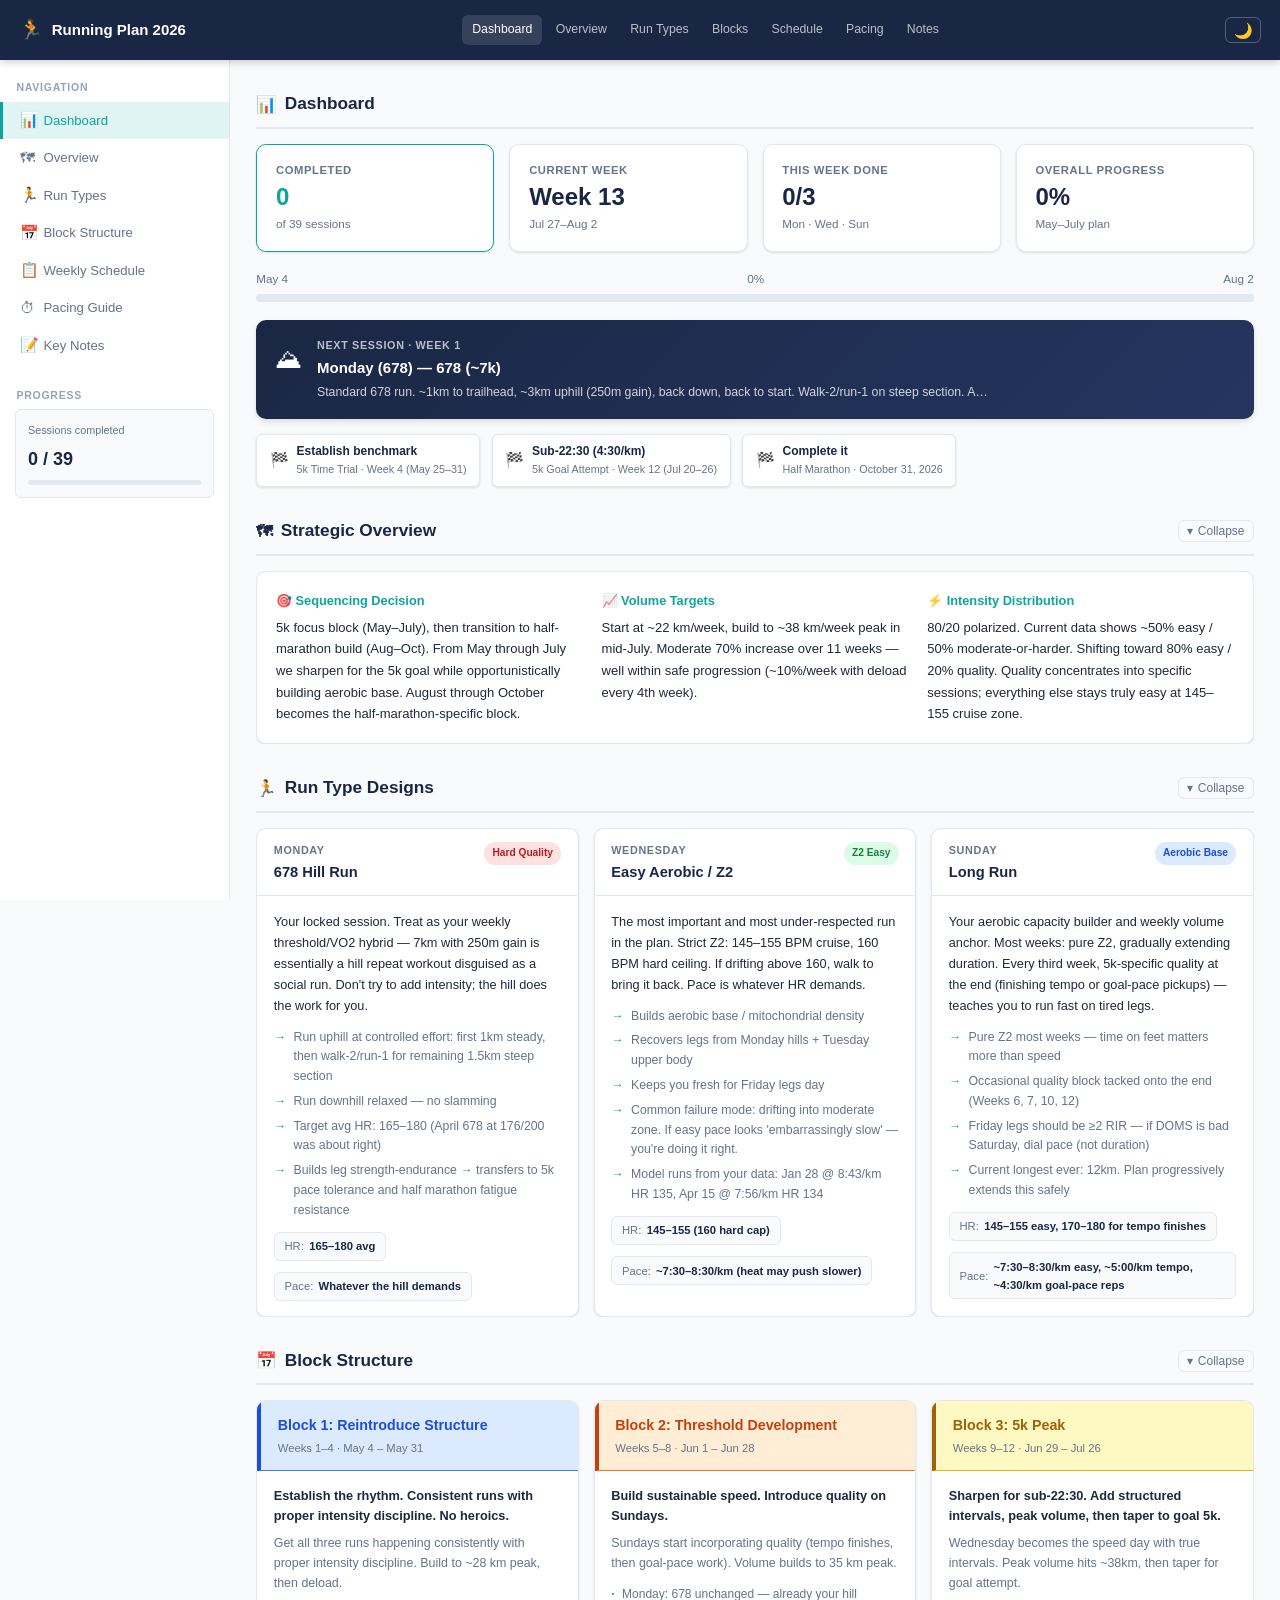
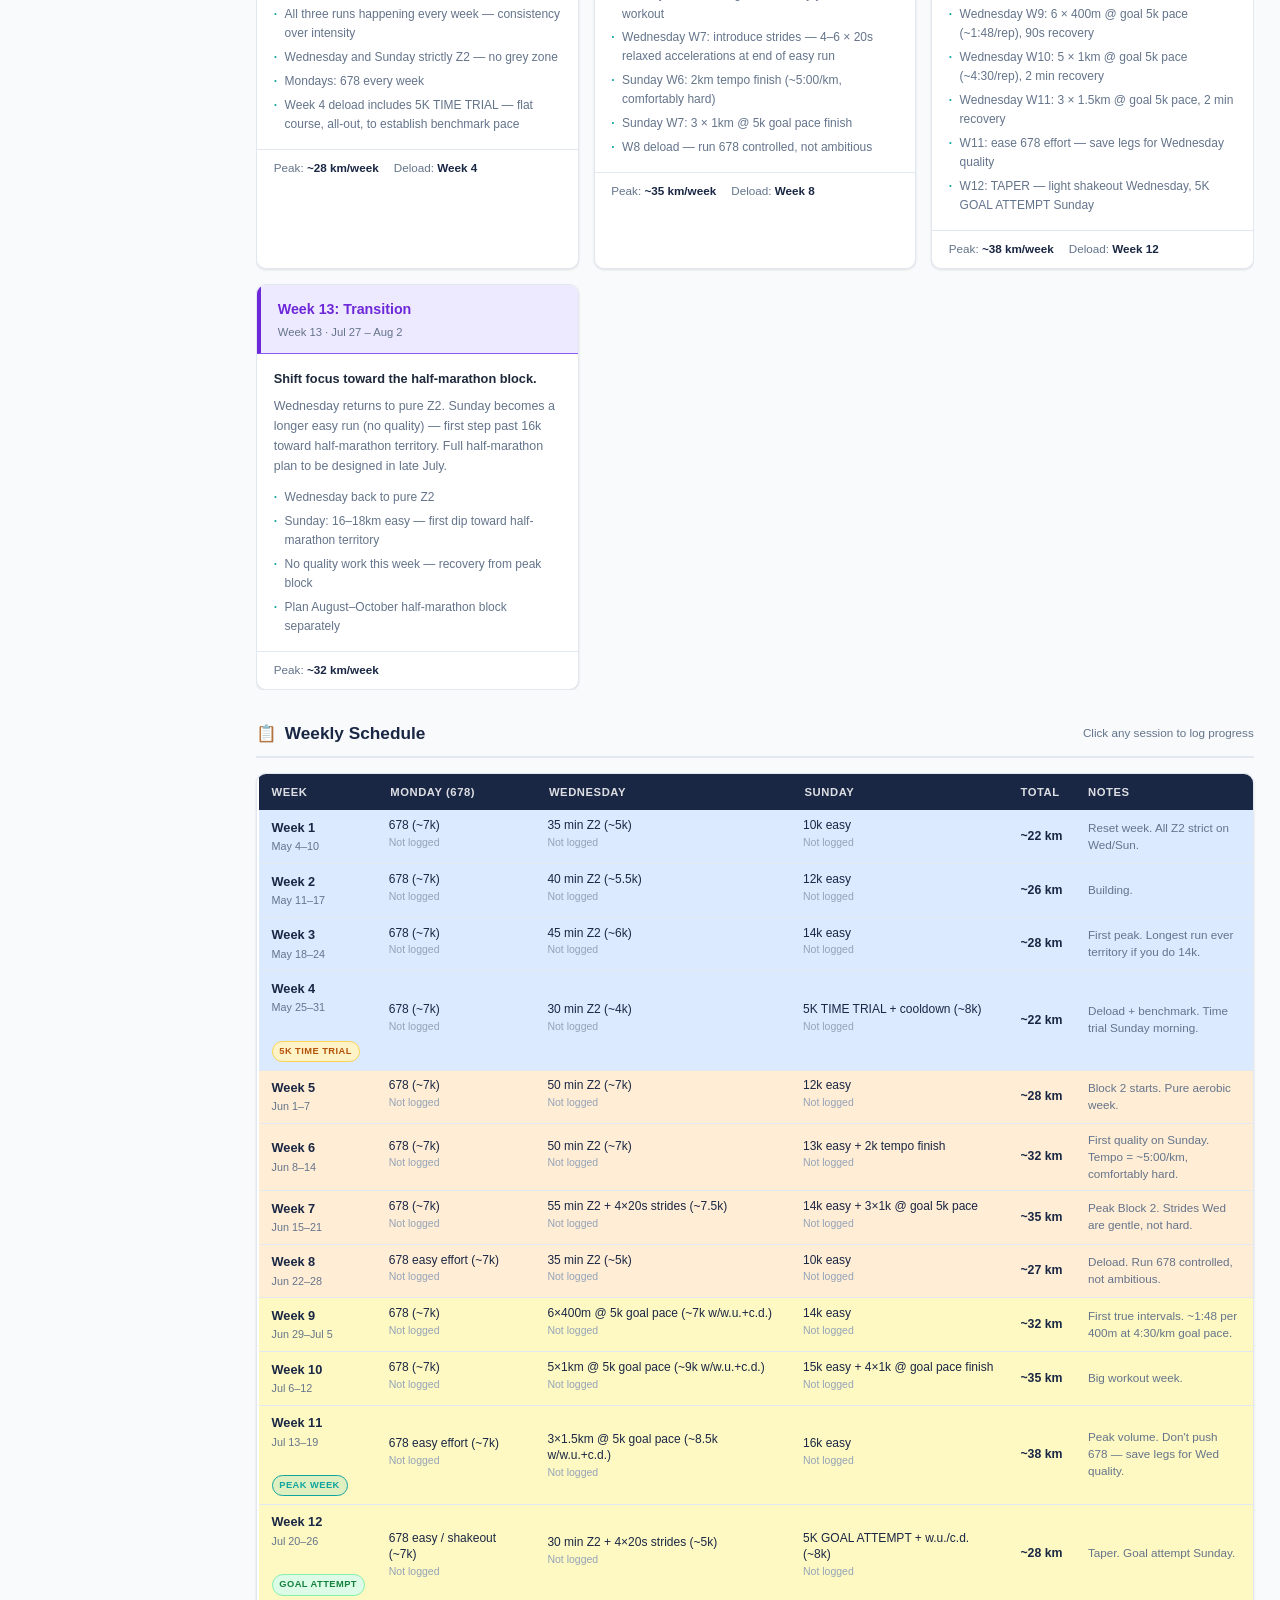
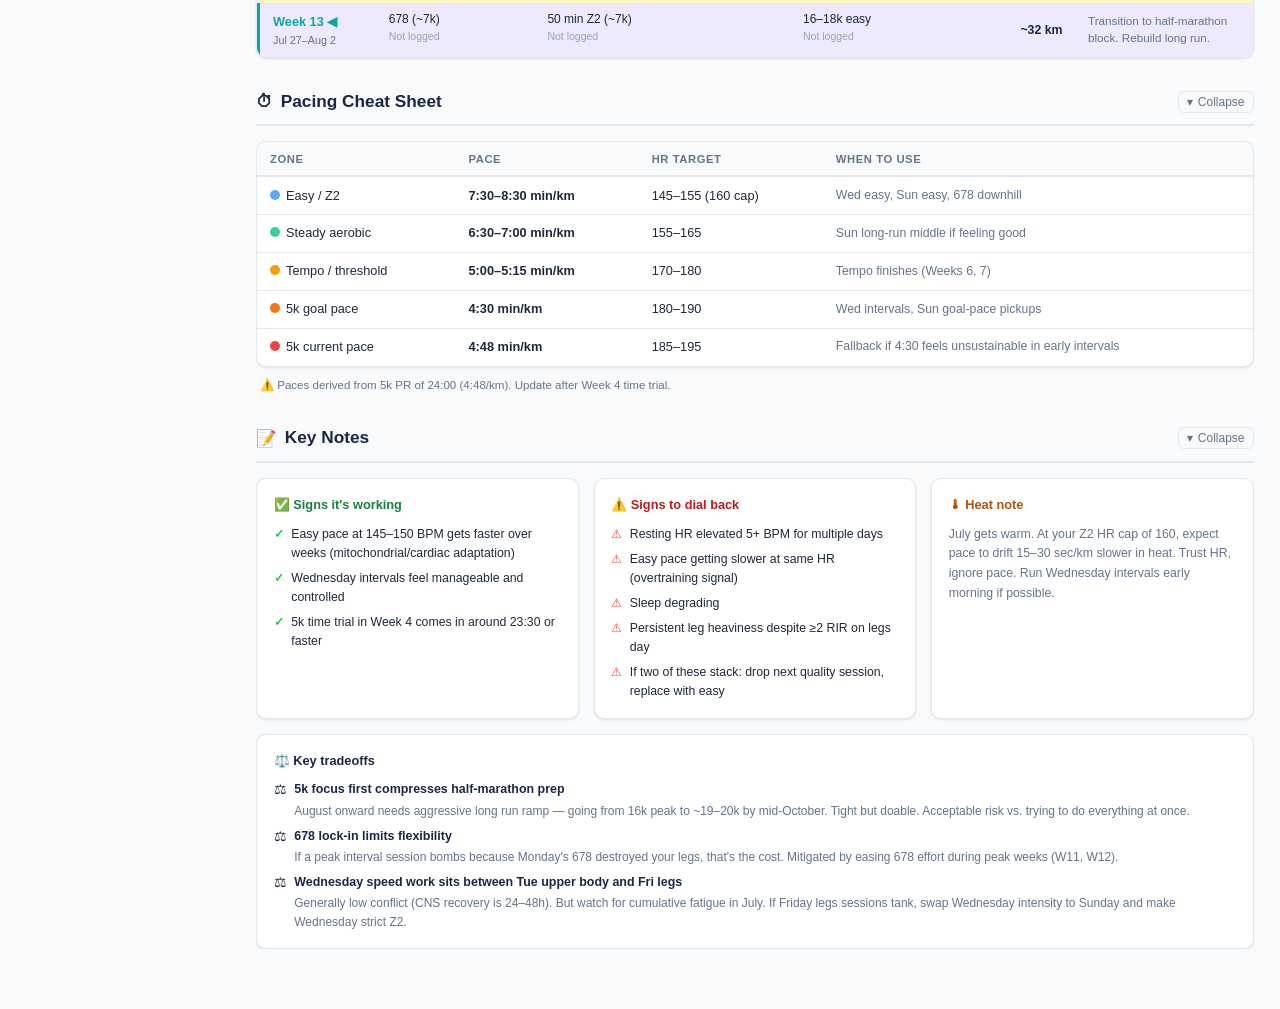
==== index.html @ 734faa94 "create initial web app" ====
<!DOCTYPE html>
<html lang="en">
<head>
  <meta charset="UTF-8" />
  <meta name="viewport" content="width=device-width, initial-scale=1.0" />
  <title>Running Plan · May–July 2026</title>
  <link rel="stylesheet" href="styles.css" />
</head>
<body>

<!-- ============================================================
     Header
     ============================================================ -->
<header id="app-header">
  <div class="header-logo">
    <span class="logo-icon">🏃</span>
    <span>Running Plan 2026</span>
  </div>
  <nav class="header-nav">
    <a href="#dashboard">Dashboard</a>
    <a href="#overview">Overview</a>
    <a href="#run-types">Run Types</a>
    <a href="#blocks">Blocks</a>
    <a href="#schedule">Schedule</a>
    <a href="#pacing">Pacing</a>
    <a href="#notes">Notes</a>
  </nav>
  <button id="dark-mode-toggle" aria-label="Toggle dark mode" title="Toggle dark mode">🌙</button>
  <button id="hamburger" aria-label="Toggle menu">☰</button>
</header>

<!-- ============================================================
     App Body
     ============================================================ -->
<div id="app-body">

  <!-- Sidebar -->
  <aside id="sidebar">
    <div class="sidebar-section">
      <div class="sidebar-label">Navigation</div>
      <nav class="sidebar-nav">
        <a href="#dashboard" class="nav-link active"><span class="nav-icon">📊</span> Dashboard</a>
        <a href="#overview" class="nav-link"><span class="nav-icon">🗺</span> Overview</a>
        <a href="#run-types" class="nav-link"><span class="nav-icon">🏃</span> Run Types</a>
        <a href="#blocks" class="nav-link"><span class="nav-icon">📅</span> Block Structure</a>
        <a href="#schedule" class="nav-link"><span class="nav-icon">📋</span> Weekly Schedule</a>
        <a href="#pacing" class="nav-link"><span class="nav-icon">⏱</span> Pacing Guide</a>
        <a href="#notes" class="nav-link"><span class="nav-icon">📝</span> Key Notes</a>
      </nav>
    </div>
    <div class="sidebar-section">
      <div class="sidebar-label">Progress</div>
      <div class="sidebar-progress">
        <div class="sp-label">Sessions completed</div>
        <div class="sp-count" id="sidebar-count">0 / 39</div>
        <div class="sp-bar"><div class="sp-fill" id="sidebar-fill" style="width:0%"></div></div>
      </div>
    </div>
  </aside>

  <!-- Main -->
  <main id="main">

    <!-- ======================================================
         Dashboard
         ====================================================== -->
    <section class="section" id="dashboard">
      <div class="section-header">
        <h2 class="section-title"><span class="s-icon">📊</span> Dashboard</h2>
      </div>

      <div class="dashboard-grid">
        <div class="stat-card accent">
          <div class="stat-label">Completed</div>
          <div class="stat-value" id="stat-completed">0</div>
          <div class="stat-sub" id="stat-completed-sub">of 39 sessions</div>
        </div>
        <div class="stat-card">
          <div class="stat-label">Current Week</div>
          <div class="stat-value" id="stat-current-week">—</div>
          <div class="stat-sub" id="stat-current-dates">—</div>
        </div>
        <div class="stat-card">
          <div class="stat-label">This Week Done</div>
          <div class="stat-value" id="stat-week-done">0/3</div>
          <div class="stat-sub">Mon · Wed · Sun</div>
        </div>
        <div class="stat-card">
          <div class="stat-label">Overall Progress</div>
          <div class="stat-value" id="stat-pct">0%</div>
          <div class="stat-sub">May–July plan</div>
        </div>
      </div>

      <div class="progress-bar-wrap" style="margin-bottom:1.25rem">
        <div class="pb-label">
          <span>May 4</span>
          <span id="pb-pct-label">0%</span>
          <span>Aug 2</span>
        </div>
        <div class="pb-track"><div class="pb-fill" id="main-pb" style="width:0%"></div></div>
      </div>

      <div id="next-session-wrap"></div>

      <div class="race-goals-row" style="margin-top:1rem" id="race-goals-row"></div>
    </section>

    <!-- ======================================================
         Strategic Overview
         ====================================================== -->
    <section class="section" id="overview">
      <div class="section-header">
        <h2 class="section-title"><span class="s-icon">🗺</span> Strategic Overview</h2>
        <button class="collapse-btn" data-target="overview-body" data-key="overview">
          <span class="arrow">▾</span> Collapse
        </button>
      </div>
      <div class="collapsible-body" id="overview-body">
        <div class="overview-grid card" style="gap:1.25rem;padding:1.25rem" id="overview-grid"></div>
      </div>
    </section>

    <!-- ======================================================
         Run Type Designs
         ====================================================== -->
    <section class="section" id="run-types">
      <div class="section-header">
        <h2 class="section-title"><span class="s-icon">🏃</span> Run Type Designs</h2>
        <button class="collapse-btn" data-target="run-types-body" data-key="runTypes">
          <span class="arrow">▾</span> Collapse
        </button>
      </div>
      <div class="collapsible-body" id="run-types-body">
        <div class="run-types-grid" id="run-types-grid"></div>
      </div>
    </section>

    <!-- ======================================================
         Block Structure
         ====================================================== -->
    <section class="section" id="blocks">
      <div class="section-header">
        <h2 class="section-title"><span class="s-icon">📅</span> Block Structure</h2>
        <button class="collapse-btn" data-target="blocks-body" data-key="blocks">
          <span class="arrow">▾</span> Collapse
        </button>
      </div>
      <div class="collapsible-body" id="blocks-body">
        <div class="blocks-grid" id="blocks-grid"></div>
      </div>
    </section>

    <!-- ======================================================
         Weekly Schedule
         ====================================================== -->
    <section class="section" id="schedule">
      <div class="section-header">
        <h2 class="section-title"><span class="s-icon">📋</span> Weekly Schedule</h2>
        <span style="font-size:0.78rem;color:var(--text-muted)">Click any session to log progress</span>
      </div>
      <div class="schedule-table-wrap card" style="padding:0;overflow:hidden">
        <table class="schedule-table" id="schedule-table">
          <thead>
            <tr>
              <th>Week</th>
              <th>Monday (678)</th>
              <th>Wednesday</th>
              <th>Sunday</th>
              <th>Total</th>
              <th>Notes</th>
            </tr>
          </thead>
          <tbody id="schedule-tbody"></tbody>
        </table>
      </div>
    </section>

    <!-- ======================================================
         Pacing Cheat Sheet
         ====================================================== -->
    <section class="section" id="pacing">
      <div class="section-header">
        <h2 class="section-title"><span class="s-icon">⏱</span> Pacing Cheat Sheet</h2>
        <button class="collapse-btn" data-target="pacing-body" data-key="pacing">
          <span class="arrow">▾</span> Collapse
        </button>
      </div>
      <div class="collapsible-body" id="pacing-body">
        <div class="card" style="padding:0;overflow:hidden">
          <table class="pacing-table" id="pacing-table">
            <thead>
              <tr>
                <th>Zone</th>
                <th>Pace</th>
                <th>HR Target</th>
                <th>When to use</th>
              </tr>
            </thead>
            <tbody id="pacing-tbody"></tbody>
          </table>
        </div>
        <p style="font-size:0.77rem;color:var(--text-muted);margin-top:0.6rem;padding-left:0.25rem">
          ⚠️ Paces derived from 5k PR of 24:00 (4:48/km). Update after Week 4 time trial.
        </p>
      </div>
    </section>

    <!-- ======================================================
         Key Notes
         ====================================================== -->
    <section class="section" id="notes">
      <div class="section-header">
        <h2 class="section-title"><span class="s-icon">📝</span> Key Notes</h2>
        <button class="collapse-btn" data-target="notes-body" data-key="notes">
          <span class="arrow">▾</span> Collapse
        </button>
      </div>
      <div class="collapsible-body" id="notes-body">
        <div class="notes-grid" id="notes-grid"></div>
      </div>
    </section>

  </main>
</div>

<!-- ============================================================
     Session Modal
     ============================================================ -->
<div id="modal-overlay" role="dialog" aria-modal="true">
  <div id="modal">
    <div id="modal-header">
      <div>
        <div class="mh-week" id="modal-week-label"></div>
        <div class="mh-title" id="modal-session-title"></div>
      </div>
      <button id="modal-close" aria-label="Close">×</button>
    </div>
    <div id="modal-body">
      <div class="modal-session-desc" id="modal-desc"></div>

      <div class="modal-field">
        <label>Status</label>
        <label class="completed-toggle">
          <span class="toggle-switch">
            <input type="checkbox" id="modal-completed" />
            <span class="toggle-track"></span>
          </span>
          <span class="toggle-label" id="toggle-label-text">Mark as completed</span>
        </label>
      </div>

      <div class="modal-field" id="modal-date-field">
        <label for="modal-date">Date completed</label>
        <input type="date" id="modal-date" />
      </div>

      <div class="modal-field">
        <label for="modal-notes">Notes</label>
        <textarea id="modal-notes" placeholder="How did it go? Pace, HR, how you felt..."></textarea>
      </div>
    </div>
    <div id="modal-footer">
      <button class="btn btn-danger" id="modal-clear" title="Clear all data for this session">Clear</button>
      <button class="btn btn-ghost" id="modal-cancel">Cancel</button>
      <button class="btn btn-primary" id="modal-save">Save</button>
    </div>
  </div>
</div>

<script>
  // Apply dark mode before render to avoid flash
  (function() {
    const stored = localStorage.getItem('darkMode');
    const prefersDark = window.matchMedia('(prefers-color-scheme: dark)').matches;
    const isDark = stored !== null ? stored === 'true' : prefersDark;
    document.documentElement.setAttribute('data-theme', isDark ? 'dark' : 'light');
  })();
</script>
<script src="training-plan-data.js"></script>
<script src="app.js"></script>
</body>
</html>
---- styles.css ----
/* ============================================================
   Base & Reset
   ============================================================ */
*, *::before, *::after { box-sizing: border-box; margin: 0; padding: 0; }

:root {
  --navy: #1a2744;
  --navy-light: #253560;
  --teal: #0ea5a0;
  --teal-light: #14b8b3;
  --teal-dim: #0ea5a020;
  --green: #22c55e;
  --green-light: #dcfce7;
  --amber: #f59e0b;
  --amber-light: #fef3c7;
  --red: #ef4444;
  --red-light: #fee2e2;
  --text-strong: #1a2744;
  --text: #1e293b;
  --text-muted: #64748b;
  --text-light: #94a3b8;
  --border: #e2e8f0;
  --bg: #f8fafc;
  --card: #ffffff;
  --sidebar-width: 230px;
  --header-height: 60px;
  --radius: 10px;
  --radius-sm: 6px;
  --shadow: 0 1px 3px rgba(0,0,0,.08), 0 1px 2px rgba(0,0,0,.04);
  --shadow-md: 0 4px 6px rgba(0,0,0,.07), 0 2px 4px rgba(0,0,0,.05);
  --shadow-lg: 0 10px 25px rgba(0,0,0,.12), 0 4px 10px rgba(0,0,0,.06);
  /* Block colors — colorblind-safe: blue / orange / gold / purple */
  --block1: #dbeafe;
  --block1-border: #3b82f6;
  --block1-accent: #1d4ed8;
  --block2: #ffedd5;
  --block2-border: #f97316;
  --block2-accent: #c2410c;
  --block3: #fef9c3;
  --block3-border: #eab308;
  --block3-accent: #a16207;
  --block4: #ede9fe;
  --block4-border: #8b5cf6;
  --block4-accent: #6d28d9;
}

html { font-size: 15px; scroll-behavior: smooth; }

/* ============================================================
   Dark Mode
   ============================================================ */
[data-theme="dark"] {
  --navy: #0c1524;
  --navy-light: #1e293b;
  --teal: #2dd4cf;
  --teal-light: #5eead4;
  --teal-dim: #2dd4cf18;
  --green: #4ade80;
  --green-light: #14532d;
  --amber: #fbbf24;
  --amber-light: #451a03;
  --red: #f87171;
  --red-light: #450a0a;
  --text-strong: #e2e8f0;
  --text: #e2e8f0;
  --text-muted: #94a3b8;
  --text-light: #475569;
  --border: #1e3a5f;
  --bg: #0f172a;
  --card: #1e293b;
  --shadow: 0 1px 3px rgba(0,0,0,.3), 0 1px 2px rgba(0,0,0,.2);
  --shadow-md: 0 4px 6px rgba(0,0,0,.3), 0 2px 4px rgba(0,0,0,.2);
  --shadow-lg: 0 10px 25px rgba(0,0,0,.5), 0 4px 10px rgba(0,0,0,.3);
  --block1: #1e3a5f;
  --block1-border: #3b82f6;
  --block1-accent: #60a5fa;
  --block2: #431407;
  --block2-border: #f97316;
  --block2-accent: #fb923c;
  --block3: #3f3000;
  --block3-border: #eab308;
  --block3-accent: #fbbf24;
  --block4: #2e1065;
  --block4-border: #8b5cf6;
  --block4-accent: #a78bfa;
}

[data-theme="dark"] #app-header { background: #0c1524; }
[data-theme="dark"] .schedule-table th { background: #0c1524; }
[data-theme="dark"] .next-session-card { background: linear-gradient(135deg, #0c1524 0%, #1e293b 100%); }
[data-theme="dark"] #modal-header { background: #0c1524; }
[data-theme="dark"] .block-card-header .bc-dates { color: var(--text-muted); }
[data-theme="dark"] .session-btn.completed { background: #14532d; }
[data-theme="dark"] .session-btn.completed .sb-label { color: #86efac; }
[data-theme="dark"] .session-btn.completed .sb-status { color: #4ade80; }
[data-theme="dark"] .pacing-table th { background: var(--navy); }
[data-theme="dark"] .pacing-table tr:hover td { background: var(--navy); }
[data-theme="dark"] #modal-date, [data-theme="dark"] #modal-notes { color-scheme: dark; }

body {
  font-family: -apple-system, BlinkMacSystemFont, 'Segoe UI', Roboto, sans-serif;
  background: var(--bg);
  color: var(--text);
  line-height: 1.6;
  display: flex;
  flex-direction: column;
  min-height: 100vh;
}

/* ============================================================
   Header
   ============================================================ */
#app-header {
  position: fixed;
  top: 0; left: 0; right: 0;
  height: var(--header-height);
  background: var(--navy);
  display: flex;
  align-items: center;
  padding: 0 1.25rem;
  z-index: 100;
  box-shadow: 0 2px 8px rgba(0,0,0,.2);
  gap: 1rem;
}

.header-logo {
  display: flex;
  align-items: center;
  gap: 0.6rem;
  color: #fff;
  font-weight: 700;
  font-size: 1rem;
  white-space: nowrap;
}

.header-logo .logo-icon { font-size: 1.3rem; }

.header-nav {
  display: flex;
  gap: 0.25rem;
  margin-left: auto;
  flex-wrap: nowrap;
}

.header-nav a {
  color: rgba(255,255,255,.7);
  text-decoration: none;
  font-size: 0.82rem;
  font-weight: 500;
  padding: 0.35rem 0.65rem;
  border-radius: var(--radius-sm);
  transition: all .15s;
  white-space: nowrap;
}

.header-nav a:hover,
.header-nav a.active { color: #fff; background: rgba(255,255,255,.12); }

#dark-mode-toggle {
  background: none;
  border: 1px solid rgba(255,255,255,.25);
  border-radius: var(--radius-sm);
  color: #fff;
  font-size: 1rem;
  cursor: pointer;
  padding: 0.3rem 0.5rem;
  transition: all .15s;
  margin-left: auto;
  line-height: 1;
}

#dark-mode-toggle:hover { background: rgba(255,255,255,.12); border-color: rgba(255,255,255,.5); }

#hamburger {
  display: none;
  background: none;
  border: none;
  color: #fff;
  font-size: 1.4rem;
  cursor: pointer;
  padding: 0.25rem;
  margin-left: 0;
}

/* ============================================================
   Layout
   ============================================================ */
#app-body {
  display: flex;
  margin-top: var(--header-height);
  flex: 1;
}

/* ============================================================
   Sidebar
   ============================================================ */
#sidebar {
  width: var(--sidebar-width);
  flex-shrink: 0;
  position: fixed;
  top: var(--header-height);
  left: 0;
  bottom: 0;
  background: var(--card);
  border-right: 1px solid var(--border);
  overflow-y: auto;
  padding: 1.25rem 0;
  z-index: 90;
}

.sidebar-section { margin-bottom: 1.5rem; }

.sidebar-label {
  font-size: 0.7rem;
  font-weight: 700;
  text-transform: uppercase;
  letter-spacing: .07em;
  color: var(--text-light);
  padding: 0 1.1rem 0.4rem;
}

.sidebar-nav a {
  display: flex;
  align-items: center;
  gap: 0.5rem;
  padding: 0.45rem 1.1rem;
  color: var(--text-muted);
  text-decoration: none;
  font-size: 0.88rem;
  font-weight: 500;
  border-left: 3px solid transparent;
  transition: all .15s;
}

.sidebar-nav a .nav-icon { font-size: 1rem; width: 1.1rem; text-align: center; }

.sidebar-nav a:hover { color: var(--teal); background: var(--teal-dim); }
.sidebar-nav a.active { color: var(--teal); border-left-color: var(--teal); background: var(--teal-dim); }

.sidebar-progress {
  margin: 0 1rem;
  padding: 0.8rem;
  background: var(--bg);
  border-radius: var(--radius-sm);
  border: 1px solid var(--border);
}

.sidebar-progress .sp-label { font-size: 0.72rem; color: var(--text-muted); margin-bottom: 0.35rem; }
.sidebar-progress .sp-count { font-size: 1.2rem; font-weight: 700; color: var(--text-strong); }
.sidebar-progress .sp-bar { height: 5px; background: var(--border); border-radius: 99px; margin-top: 0.4rem; overflow: hidden; }
.sidebar-progress .sp-fill { height: 100%; background: var(--teal); border-radius: 99px; transition: width .4s; }

/* ============================================================
   Main Content
   ============================================================ */
#main {
  margin-left: var(--sidebar-width);
  flex: 1;
  padding: 2rem 1.75rem;
  max-width: 1100px;
}

/* ============================================================
   Cards & Sections
   ============================================================ */
.section {
  margin-bottom: 2rem;
  scroll-margin-top: calc(var(--header-height) + 1rem);
}

.section-header {
  display: flex;
  align-items: center;
  justify-content: space-between;
  margin-bottom: 1rem;
  padding-bottom: 0.6rem;
  border-bottom: 2px solid var(--border);
}

.section-title {
  font-size: 1.15rem;
  font-weight: 700;
  color: var(--text-strong);
  display: flex;
  align-items: center;
  gap: 0.5rem;
}

.section-title .s-icon { font-size: 1.1rem; }

.collapse-btn {
  background: none;
  border: 1px solid var(--border);
  border-radius: var(--radius-sm);
  color: var(--text-muted);
  font-size: 0.8rem;
  cursor: pointer;
  padding: 0.2rem 0.55rem;
  transition: all .15s;
  display: flex;
  align-items: center;
  gap: 0.3rem;
}

.collapse-btn:hover { border-color: var(--teal); color: var(--teal); }
.collapse-btn .arrow { transition: transform .2s; display: inline-block; }
.collapse-btn.collapsed .arrow { transform: rotate(-90deg); }

.collapsible-body { overflow: hidden; transition: all .25s ease; }
.collapsible-body.hidden { display: none; }

.card {
  background: var(--card);
  border-radius: var(--radius);
  border: 1px solid var(--border);
  box-shadow: var(--shadow);
  padding: 1.25rem;
}

/* ============================================================
   Dashboard
   ============================================================ */
.dashboard-grid {
  display: grid;
  grid-template-columns: repeat(auto-fit, minmax(180px, 1fr));
  gap: 1rem;
  margin-bottom: 1.25rem;
}

.stat-card {
  background: var(--card);
  border-radius: var(--radius);
  border: 1px solid var(--border);
  box-shadow: var(--shadow);
  padding: 1.1rem 1.25rem;
  display: flex;
  flex-direction: column;
  gap: 0.25rem;
}

.stat-card .stat-label { font-size: 0.75rem; color: var(--text-muted); text-transform: uppercase; letter-spacing: .05em; font-weight: 600; }
.stat-card .stat-value { font-size: 1.6rem; font-weight: 700; color: var(--text-strong); line-height: 1.2; }
.stat-card .stat-sub { font-size: 0.78rem; color: var(--text-muted); }
.stat-card.accent { border-color: var(--teal); }
.stat-card.accent .stat-value { color: var(--teal); }

.progress-bar-wrap { margin-bottom: 0.4rem; }
.progress-bar-wrap .pb-label { display: flex; justify-content: space-between; font-size: 0.78rem; color: var(--text-muted); margin-bottom: 0.3rem; }
.progress-bar-wrap .pb-track { height: 8px; background: var(--border); border-radius: 99px; overflow: hidden; }
.progress-bar-wrap .pb-fill { height: 100%; background: linear-gradient(90deg, var(--teal), var(--teal-light)); border-radius: 99px; transition: width .4s; }

.next-session-card {
  display: flex;
  align-items: flex-start;
  gap: 1rem;
  background: linear-gradient(135deg, var(--navy) 0%, var(--navy-light) 100%);
  color: #fff;
  border-radius: var(--radius);
  padding: 1.1rem 1.25rem;
  box-shadow: var(--shadow-md);
}

.next-session-card .ns-icon { font-size: 1.8rem; margin-top: 0.1rem; }
.next-session-card .ns-label { font-size: 0.72rem; opacity: .7; text-transform: uppercase; letter-spacing: .06em; font-weight: 600; }
.next-session-card .ns-title { font-size: 1rem; font-weight: 700; margin-top: 0.15rem; }
.next-session-card .ns-detail { font-size: 0.82rem; opacity: .8; margin-top: 0.15rem; }

.race-goals-row {
  display: flex;
  flex-wrap: wrap;
  gap: 0.75rem;
}

.race-goal-chip {
  display: flex;
  align-items: center;
  gap: 0.5rem;
  background: var(--card);
  border: 1px solid var(--border);
  border-radius: var(--radius-sm);
  padding: 0.5rem 0.85rem;
  font-size: 0.83rem;
  box-shadow: var(--shadow);
}

.race-goal-chip .rg-icon { font-size: 1rem; }
.race-goal-chip .rg-text { display: flex; flex-direction: column; }
.race-goal-chip .rg-name { font-weight: 700; color: var(--text-strong); font-size: 0.8rem; }
.race-goal-chip .rg-date { font-size: 0.72rem; color: var(--text-muted); }

/* ============================================================
   Overview
   ============================================================ */
.overview-grid {
  display: grid;
  grid-template-columns: repeat(auto-fit, minmax(270px, 1fr));
  gap: 1rem;
}

.overview-item h4 { font-size: 0.85rem; font-weight: 700; color: var(--teal); margin-bottom: 0.4rem; }
.overview-item p { font-size: 0.87rem; color: var(--text); line-height: 1.65; }

/* ============================================================
   Run Type Cards
   ============================================================ */
.run-types-grid {
  display: grid;
  grid-template-columns: repeat(auto-fit, minmax(280px, 1fr));
  gap: 1rem;
}

.run-type-card {
  background: var(--card);
  border-radius: var(--radius);
  border: 1px solid var(--border);
  box-shadow: var(--shadow);
  overflow: hidden;
}

.run-type-header {
  padding: 0.9rem 1.1rem 0.7rem;
  border-bottom: 1px solid var(--border);
  display: flex;
  align-items: flex-start;
  justify-content: space-between;
  gap: 0.5rem;
}

.run-type-header .rt-day { font-size: 0.72rem; color: var(--text-muted); text-transform: uppercase; letter-spacing: .06em; font-weight: 600; }
.run-type-header .rt-title { font-size: 0.98rem; font-weight: 700; color: var(--text-strong); margin-top: 0.1rem; }

.badge {
  font-size: 0.68rem;
  font-weight: 700;
  padding: 0.2rem 0.55rem;
  border-radius: 99px;
  white-space: nowrap;
}

.badge-hard { background: #fee2e2; color: #b91c1c; }
.badge-easy { background: #dcfce7; color: #15803d; }
.badge-long { background: #dbeafe; color: #1d4ed8; }

.run-type-body { padding: 1rem 1.1rem; }
.run-type-body p { font-size: 0.85rem; color: var(--text); line-height: 1.65; margin-bottom: 0.75rem; }
.run-type-body ul { list-style: none; padding: 0; display: flex; flex-direction: column; gap: 0.35rem; margin-bottom: 0.75rem; }
.run-type-body ul li { font-size: 0.82rem; color: var(--text-muted); display: flex; gap: 0.5rem; }
.run-type-body ul li::before { content: "→"; color: var(--teal); flex-shrink: 0; }

.run-type-meta {
  display: flex;
  gap: 0.75rem;
  flex-wrap: wrap;
}

.meta-pill {
  display: flex;
  align-items: center;
  gap: 0.35rem;
  background: var(--bg);
  border: 1px solid var(--border);
  border-radius: var(--radius-sm);
  padding: 0.3rem 0.65rem;
  font-size: 0.75rem;
}

.meta-pill .mp-label { color: var(--text-muted); }
.meta-pill .mp-val { font-weight: 600; color: var(--text-strong); }

/* ============================================================
   Block Cards
   ============================================================ */
.blocks-grid {
  display: grid;
  grid-template-columns: repeat(auto-fit, minmax(260px, 1fr));
  gap: 1rem;
}

.block-card {
  background: var(--card);
  border-radius: var(--radius);
  border: 1px solid var(--border);
  box-shadow: var(--shadow);
  overflow: hidden;
}

.block-card-header {
  padding: 0.85rem 1.1rem;
  border-bottom: 1px solid var(--border);
}

.block-card-header .bc-title { font-size: 0.95rem; font-weight: 700; color: var(--text-strong); }
.block-card-header .bc-dates { font-size: 0.75rem; color: var(--text-muted); margin-top: 0.15rem; }
.block-card-body { padding: 1rem 1.1rem; }
.block-card-body .bc-goal { font-size: 0.85rem; font-weight: 600; color: var(--text); margin-bottom: 0.5rem; }
.block-card-body .bc-desc { font-size: 0.83rem; color: var(--text-muted); margin-bottom: 0.75rem; line-height: 1.6; }
.block-card-body ul { list-style: none; padding: 0; display: flex; flex-direction: column; gap: 0.3rem; }
.block-card-body ul li { font-size: 0.8rem; color: var(--text-muted); display: flex; gap: 0.5rem; }
.block-card-body ul li::before { content: "·"; color: var(--teal); font-weight: 700; flex-shrink: 0; }

.block-card-footer {
  padding: 0.6rem 1.1rem;
  border-top: 1px solid var(--border);
  font-size: 0.78rem;
  display: flex;
  gap: 1rem;
}

.bk-stat .bk-label { color: var(--text-muted); }
.bk-stat .bk-val { font-weight: 700; color: var(--text-strong); }

.block-1 .block-card-header { background: var(--block1); border-bottom-color: var(--block1-border); border-left: 4px solid var(--block1-accent); }
.block-2 .block-card-header { background: var(--block2); border-bottom-color: var(--block2-border); border-left: 4px solid var(--block2-accent); }
.block-3 .block-card-header { background: var(--block3); border-bottom-color: var(--block3-border); border-left: 4px solid var(--block3-accent); }
.block-4 .block-card-header { background: var(--block4); border-bottom-color: var(--block4-border); border-left: 4px solid var(--block4-accent); }

.block-1 .block-card-header .bc-title { color: var(--block1-accent); }
.block-2 .block-card-header .bc-title { color: var(--block2-accent); }
.block-3 .block-card-header .bc-title { color: var(--block3-accent); }
.block-4 .block-card-header .bc-title { color: var(--block4-accent); }

/* ============================================================
   Weekly Schedule Table
   ============================================================ */
.schedule-table-wrap { overflow-x: auto; }

.schedule-table {
  width: 100%;
  border-collapse: collapse;
  font-size: 0.85rem;
  min-width: 700px;
}

.schedule-table th {
  background: var(--navy);
  color: rgba(255,255,255,.85);
  font-weight: 600;
  font-size: 0.75rem;
  text-transform: uppercase;
  letter-spacing: .05em;
  padding: 0.6rem 0.85rem;
  text-align: left;
}

.schedule-table td {
  padding: 0;
  border-bottom: 1px solid var(--border);
  vertical-align: middle;
}

.schedule-table tr:last-child td { border-bottom: none; }

.week-num-cell {
  padding: 0.5rem 0.85rem;
  white-space: nowrap;
  min-width: 90px;
}

.week-num-cell .wn-num { font-weight: 700; color: var(--text-strong); }
.week-num-cell .wn-dates { font-size: 0.72rem; color: var(--text-muted); }

.week-notes-cell {
  padding: 0.5rem 0.85rem;
  font-size: 0.78rem;
  color: var(--text-muted);
  max-width: 180px;
  line-height: 1.45;
}

.week-total-cell {
  padding: 0.5rem 0.85rem;
  font-weight: 600;
  color: var(--text-strong);
  white-space: nowrap;
  font-size: 0.82rem;
}

.week-highlight-badge {
  display: inline-block;
  font-size: 0.62rem;
  font-weight: 700;
  text-transform: uppercase;
  letter-spacing: .05em;
  padding: 0.15rem 0.45rem;
  border-radius: 99px;
  margin-top: 0.25rem;
}

.week-highlight-badge.teal { background: var(--teal-dim); color: var(--teal); border: 1px solid var(--teal); }
.week-highlight-badge.green { background: var(--green-light); color: #15803d; border: 1px solid #86efac; }
.week-highlight-badge.amber { background: var(--amber-light); color: #b45309; border: 1px solid #fcd34d; }

/* Block row colors */
.schedule-table tr.block-1-row { background: var(--block1); }
.schedule-table tr.block-2-row { background: var(--block2); }
.schedule-table tr.block-3-row { background: var(--block3); }
.schedule-table tr.block-4-row { background: var(--block4); }
.schedule-table tr.current-week-row td:first-child { border-left: 3px solid var(--teal); }
.schedule-table tr.current-week-row .week-num-cell .wn-num { color: var(--teal); }

/* Session buttons inside table cells */
.session-btn {
  display: flex;
  flex-direction: column;
  align-items: flex-start;
  width: 100%;
  min-height: 52px;
  padding: 0.5rem 0.75rem;
  background: none;
  border: none;
  cursor: pointer;
  text-align: left;
  transition: background .12s;
  gap: 0.15rem;
  position: relative;
}

.session-btn:hover { background: rgba(14, 165, 160, 0.08); }

.session-btn .sb-label {
  font-size: 0.8rem;
  font-weight: 500;
  color: var(--text-strong);
  line-height: 1.3;
}

.session-btn .sb-status {
  font-size: 0.7rem;
  color: var(--text-light);
  display: flex;
  align-items: center;
  gap: 0.3rem;
}

.session-btn.completed { background: #f0fdf4; }
.session-btn.completed .sb-label { color: #166534; }
.session-btn.completed .sb-status { color: #16a34a; }
.session-btn.completed::after {
  content: "✓";
  position: absolute;
  top: 0.35rem;
  right: 0.5rem;
  font-size: 0.8rem;
  color: var(--green);
  font-weight: 700;
}

.session-btn.has-notes::before {
  content: "";
  position: absolute;
  top: 0.35rem;
  right: 0.5rem;
  width: 7px;
  height: 7px;
  background: var(--amber);
  border-radius: 50%;
}

.session-btn.completed.has-notes::before { display: none; }

/* ============================================================
   Pacing Table
   ============================================================ */
.pacing-table {
  width: 100%;
  border-collapse: collapse;
  font-size: 0.85rem;
}

.pacing-table th {
  background: var(--bg);
  font-weight: 600;
  font-size: 0.75rem;
  text-transform: uppercase;
  letter-spacing: .05em;
  color: var(--text-muted);
  padding: 0.5rem 0.85rem;
  text-align: left;
  border-bottom: 2px solid var(--border);
}

.pacing-table td {
  padding: 0.55rem 0.85rem;
  border-bottom: 1px solid var(--border);
  vertical-align: middle;
}

.pacing-table tr:last-child td { border-bottom: none; }
.pacing-table tr:hover td { background: var(--bg); }

.zone-dot {
  width: 10px;
  height: 10px;
  border-radius: 50%;
  display: inline-block;
  margin-right: 0.4rem;
}

/* ============================================================
   Key Notes
   ============================================================ */
.notes-grid {
  display: grid;
  grid-template-columns: repeat(auto-fit, minmax(280px, 1fr));
  gap: 1rem;
}

.notes-card {
  background: var(--card);
  border-radius: var(--radius);
  border: 1px solid var(--border);
  box-shadow: var(--shadow);
  padding: 1.1rem;
}

.notes-card h4 {
  font-size: 0.85rem;
  font-weight: 700;
  margin-bottom: 0.6rem;
  display: flex;
  align-items: center;
  gap: 0.4rem;
}

.notes-card h4.green { color: #15803d; }
.notes-card h4.red { color: #b91c1c; }
.notes-card h4.amber { color: #b45309; }
.notes-card h4.navy { color: var(--text-strong); }

.notes-card ul { list-style: none; padding: 0; display: flex; flex-direction: column; gap: 0.4rem; }
.notes-card ul li { font-size: 0.82rem; color: var(--text); display: flex; gap: 0.5rem; line-height: 1.55; }
.notes-card ul li::before { flex-shrink: 0; }
.notes-card.working ul li::before { content: "✓"; color: var(--green); font-weight: 700; }
.notes-card.warning ul li::before { content: "⚠"; color: var(--red); }

.notes-card p { font-size: 0.82rem; color: var(--text-muted); line-height: 1.6; }

.tradeoffs-list { list-style: none; padding: 0; display: flex; flex-direction: column; gap: 0.85rem; }
.tradeoffs-list li { display: flex; gap: 0.75rem; }
.tradeoffs-list li::before { content: "⚖"; flex-shrink: 0; font-size: 0.9rem; }
.tradeoffs-list li .td-title { font-size: 0.83rem; font-weight: 600; color: var(--text-strong); }
.tradeoffs-list li .td-detail { font-size: 0.8rem; color: var(--text-muted); margin-top: 0.15rem; line-height: 1.55; }

/* ============================================================
   Modal
   ============================================================ */
#modal-overlay {
  display: none;
  position: fixed;
  inset: 0;
  background: rgba(0,0,0,.45);
  z-index: 200;
  align-items: center;
  justify-content: center;
  padding: 1rem;
  animation: fadeIn .15s ease;
}

#modal-overlay.open { display: flex; }

@keyframes fadeIn { from { opacity: 0; } to { opacity: 1; } }

#modal {
  background: var(--card);
  border-radius: var(--radius);
  box-shadow: var(--shadow-lg);
  width: 100%;
  max-width: 500px;
  overflow: hidden;
  animation: slideUp .18s ease;
}

@keyframes slideUp { from { transform: translateY(20px); opacity: 0; } to { transform: translateY(0); opacity: 1; } }

#modal-header {
  background: var(--navy);
  color: #fff;
  padding: 1rem 1.25rem;
  display: flex;
  align-items: flex-start;
  justify-content: space-between;
  gap: 1rem;
}

#modal-header .mh-week { font-size: 0.72rem; opacity: .7; text-transform: uppercase; letter-spacing: .06em; }
#modal-header .mh-title { font-size: 1rem; font-weight: 700; margin-top: 0.15rem; }

#modal-close {
  background: none;
  border: none;
  color: rgba(255,255,255,.7);
  font-size: 1.4rem;
  cursor: pointer;
  padding: 0;
  line-height: 1;
  margin-top: -0.1rem;
}

#modal-close:hover { color: #fff; }

#modal-body {
  padding: 1.25rem;
  display: flex;
  flex-direction: column;
  gap: 1rem;
}

.modal-session-desc {
  background: var(--bg);
  border-radius: var(--radius-sm);
  border: 1px solid var(--border);
  padding: 0.85rem 1rem;
  font-size: 0.83rem;
  color: var(--text);
  line-height: 1.65;
}

.modal-field { display: flex; flex-direction: column; gap: 0.4rem; }

.modal-field label {
  font-size: 0.78rem;
  font-weight: 600;
  color: var(--text-muted);
  text-transform: uppercase;
  letter-spacing: .05em;
}

.completed-toggle {
  display: flex;
  align-items: center;
  gap: 0.75rem;
  cursor: pointer;
  user-select: none;
}

.toggle-switch {
  position: relative;
  width: 42px;
  height: 24px;
  flex-shrink: 0;
}

.toggle-switch input { opacity: 0; width: 0; height: 0; }

.toggle-track {
  position: absolute;
  inset: 0;
  background: var(--border);
  border-radius: 99px;
  transition: background .2s;
  cursor: pointer;
}

.toggle-track::after {
  content: "";
  position: absolute;
  left: 3px;
  top: 3px;
  width: 18px;
  height: 18px;
  background: #fff;
  border-radius: 50%;
  transition: transform .2s;
  box-shadow: 0 1px 3px rgba(0,0,0,.2);
}

.toggle-switch input:checked + .toggle-track { background: var(--green); }
.toggle-switch input:checked + .toggle-track::after { transform: translateX(18px); }

.toggle-label { font-size: 0.88rem; font-weight: 500; color: var(--text); }

#modal-date, #modal-notes {
  font-family: inherit;
  font-size: 0.88rem;
  border: 1px solid var(--border);
  border-radius: var(--radius-sm);
  padding: 0.55rem 0.75rem;
  color: var(--text);
  background: var(--card);
  transition: border-color .15s;
  outline: none;
}

#modal-date:focus, #modal-notes:focus { border-color: var(--teal); }

#modal-notes { resize: vertical; min-height: 80px; }

#modal-footer {
  padding: 0.85rem 1.25rem;
  border-top: 1px solid var(--border);
  display: flex;
  justify-content: flex-end;
  gap: 0.65rem;
}

.btn {
  font-family: inherit;
  font-size: 0.85rem;
  font-weight: 600;
  border-radius: var(--radius-sm);
  padding: 0.5rem 1.1rem;
  cursor: pointer;
  transition: all .15s;
  border: 1px solid transparent;
}

.btn-ghost { background: none; border-color: var(--border); color: var(--text-muted); }
.btn-ghost:hover { border-color: var(--text-muted); color: var(--text); }
.btn-primary { background: var(--teal); color: #fff; }
.btn-primary:hover { background: var(--teal-light); }
.btn-danger { background: none; border-color: var(--red); color: var(--red); margin-right: auto; }
.btn-danger:hover { background: var(--red-light); }

/* ============================================================
   Responsive
   ============================================================ */
@media (max-width: 900px) {
  :root { --sidebar-width: 0px; }

  #sidebar { transform: translateX(-230px); width: 230px; transition: transform .25s; }
  #sidebar.open { transform: translateX(0); box-shadow: var(--shadow-lg); }

  #main { margin-left: 0; padding: 1.25rem 1rem; }

  .header-nav { display: none; }
  #hamburger { display: block; }
}

@media (max-width: 600px) {
  .dashboard-grid { grid-template-columns: repeat(2, 1fr); }
  .run-types-grid, .blocks-grid, .overview-grid, .notes-grid { grid-template-columns: 1fr; }
  #main { padding: 1rem 0.75rem; }
}
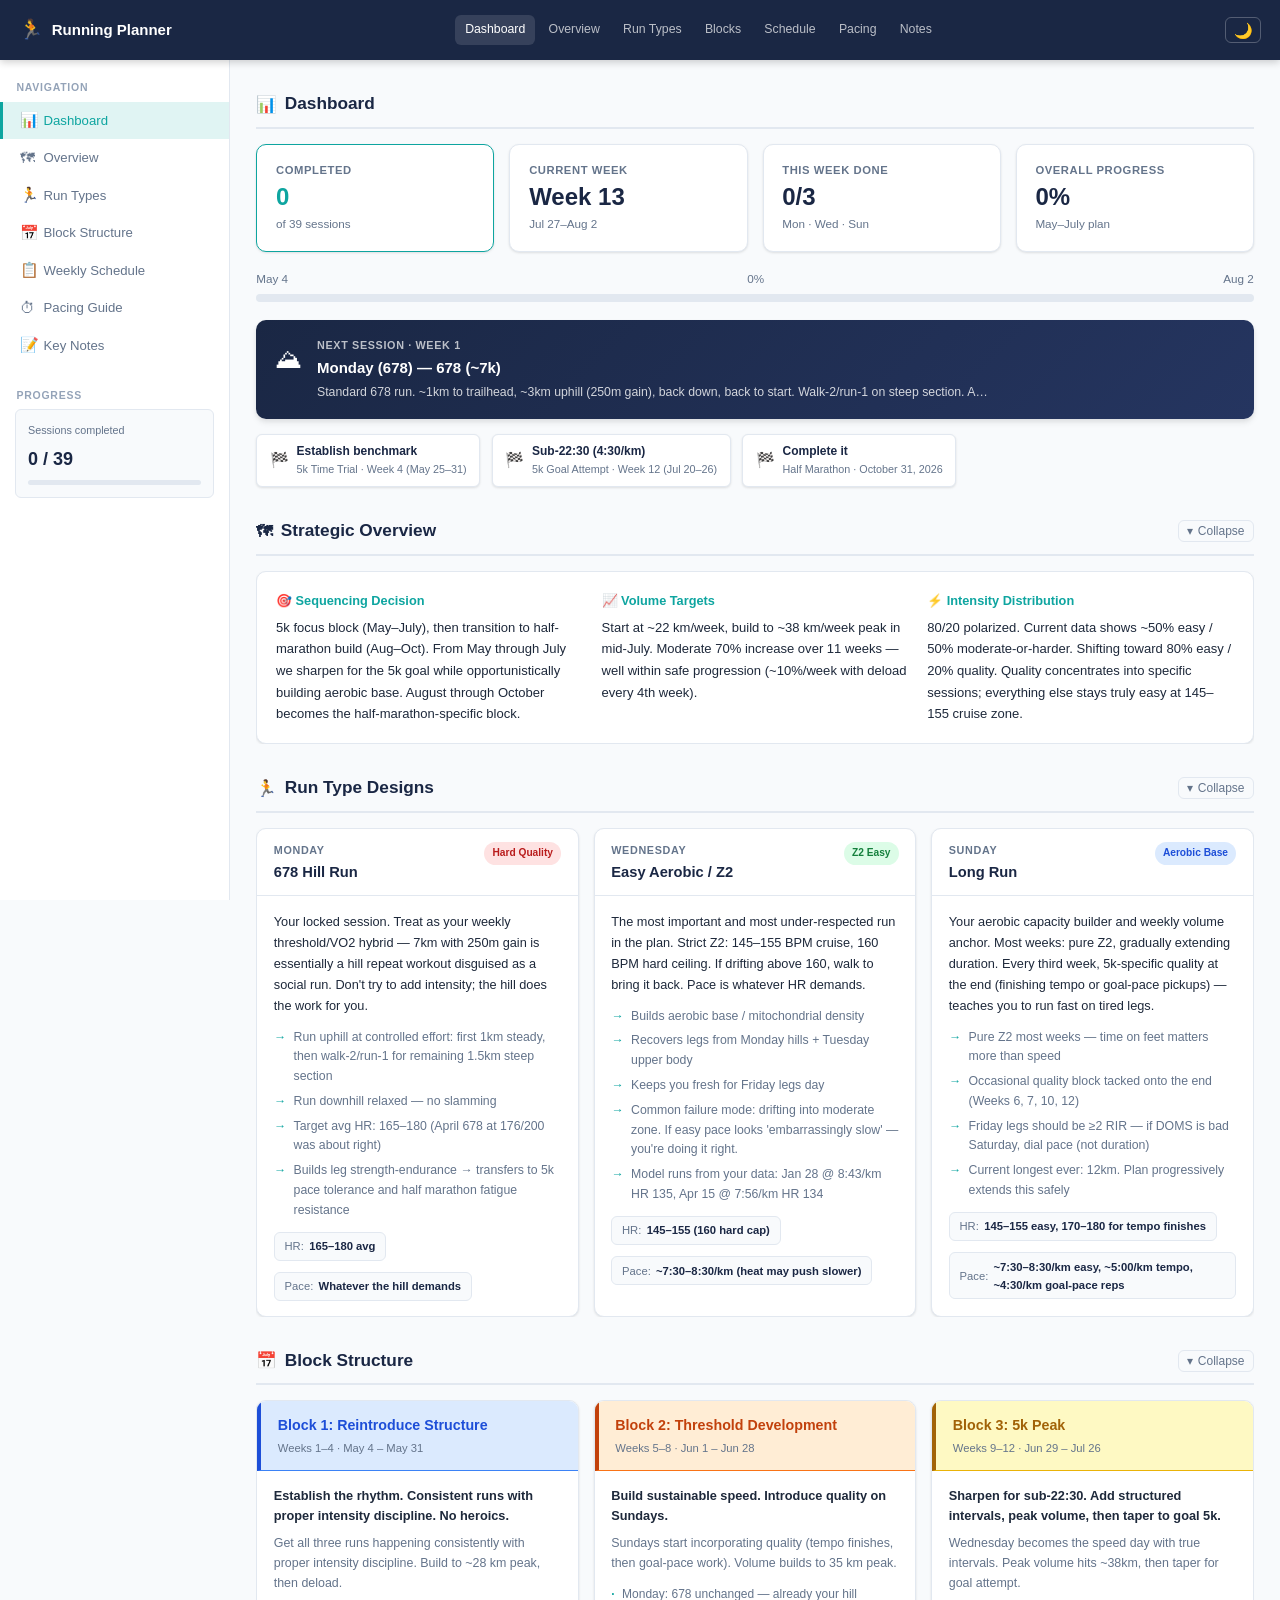
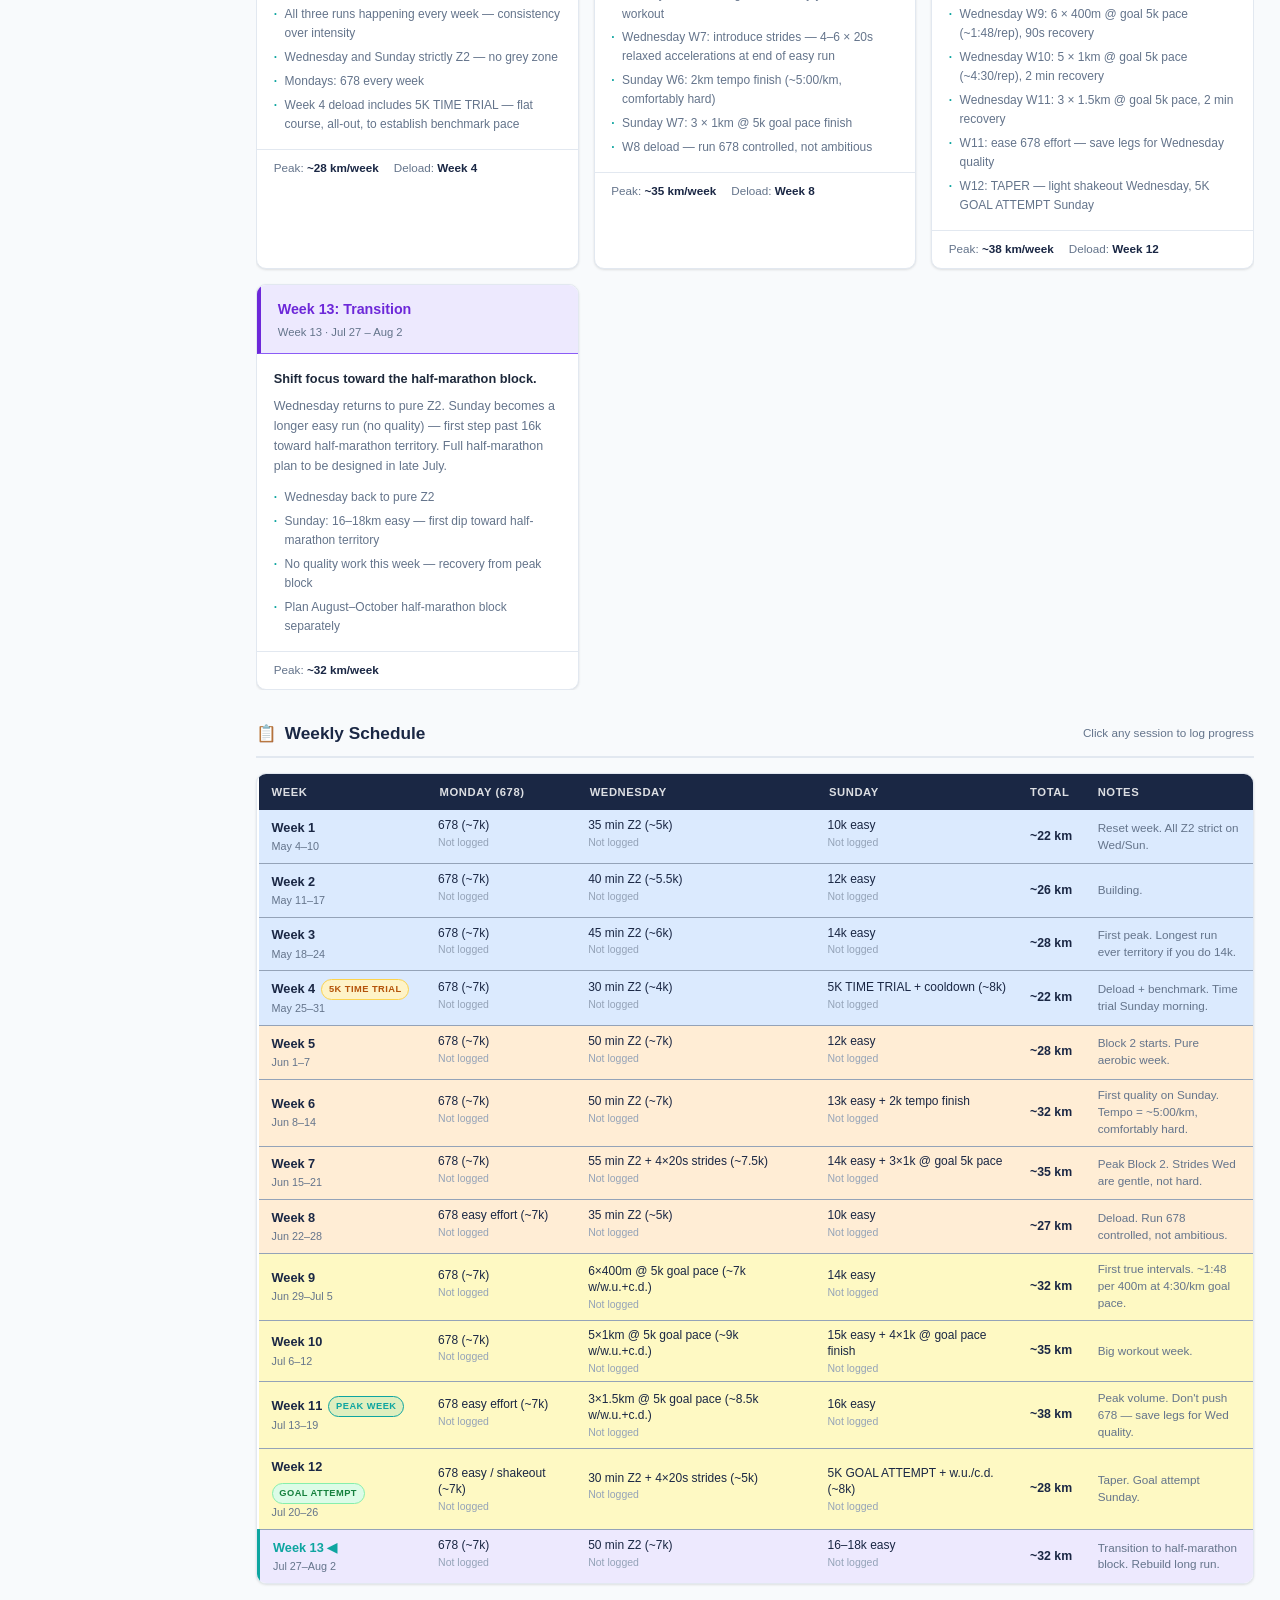
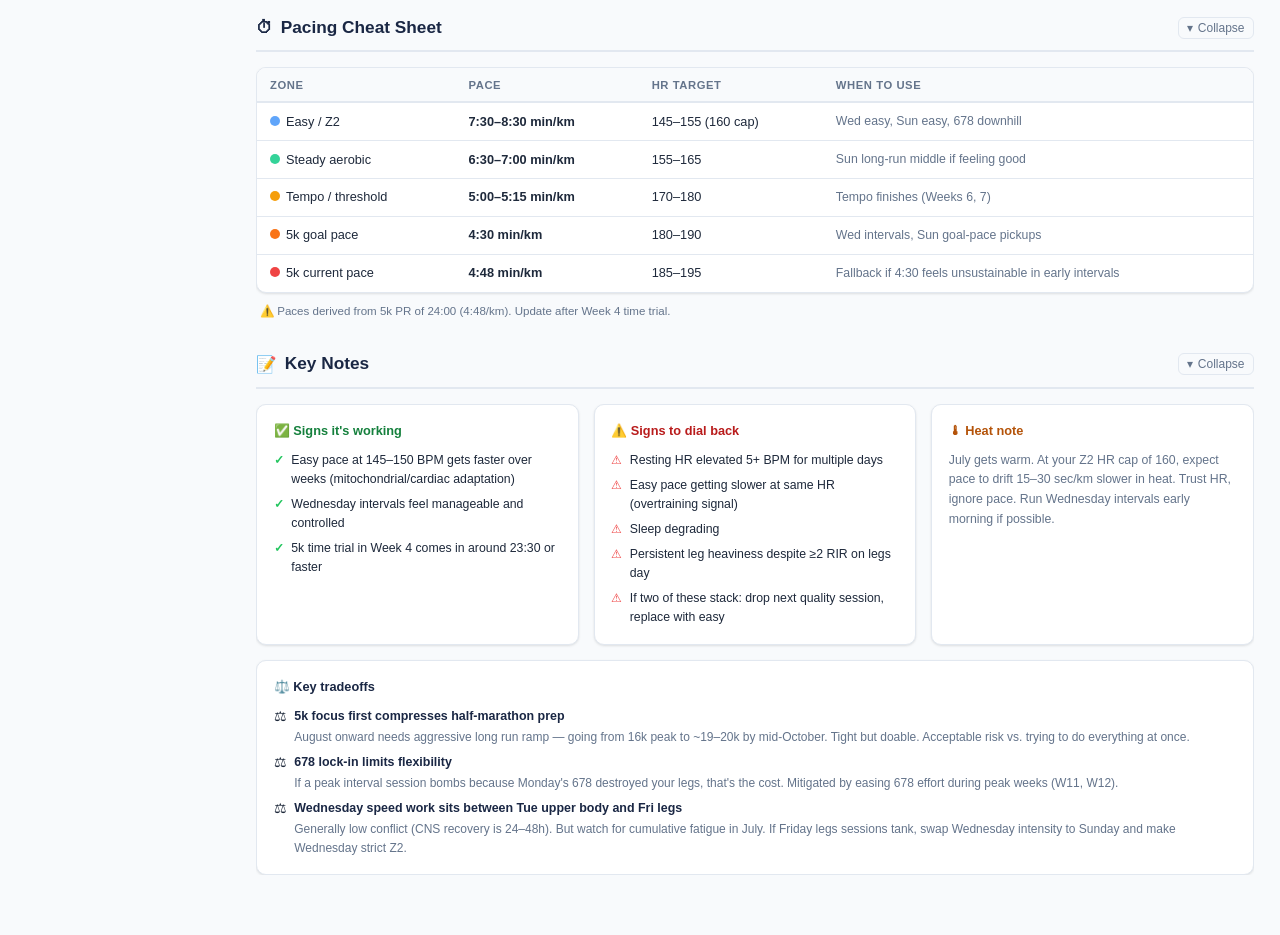
==== commit e547b2b8: "optimize styles for mobile" ====
--- a/index.html
+++ b/index.html
@@ -3,8 +3,8 @@
 <head>
   <meta charset="UTF-8" />
   <meta name="viewport" content="width=device-width, initial-scale=1.0" />
-  <title>Running Plan · May–July 2026</title>
-  <link rel="stylesheet" href="styles.css" />
+  <title>Running Planner</title>
+  <link rel="stylesheet" href="styles.css?v=3" />
 </head>
 <body>
 
@@ -14,7 +14,7 @@
 <header id="app-header">
   <div class="header-logo">
     <span class="logo-icon">🏃</span>
-    <span>Running Plan 2026</span>
+    <span>Running Planner</span>
   </div>
   <nav class="header-nav">
     <a href="#dashboard">Dashboard</a>
@@ -277,7 +277,7 @@
     document.documentElement.setAttribute('data-theme', isDark ? 'dark' : 'light');
   })();
 </script>
-<script src="training-plan-data.js"></script>
-<script src="app.js"></script>
+<script src="training-plan-data.js?v=2"></script>
+<script src="app.js?v=3"></script>
 </body>
 </html>
--- a/styles.css
+++ b/styles.css
@@ -544,7 +544,7 @@
 
 .schedule-table td {
   padding: 0;
-  border-bottom: 1px solid var(--border);
+  border-bottom: 1px solid var(--text-light);
   vertical-align: middle;
 }
 
@@ -556,7 +556,7 @@
   min-width: 90px;
 }
 
-.week-num-cell .wn-num { font-weight: 700; color: var(--text-strong); }
+.week-num-cell .wn-num { font-weight: 700; color: var(--text-strong); display: flex; align-items: center; gap: 0.4rem; flex-wrap: wrap; }
 .week-num-cell .wn-dates { font-size: 0.72rem; color: var(--text-muted); }
 
 .week-notes-cell {
@@ -583,7 +583,6 @@
   letter-spacing: .05em;
   padding: 0.15rem 0.45rem;
   border-radius: 99px;
-  margin-top: 0.25rem;
 }
 
 .week-highlight-badge.teal { background: var(--teal-dim); color: var(--teal); border: 1px solid var(--teal); }
@@ -930,4 +929,101 @@
   .dashboard-grid { grid-template-columns: repeat(2, 1fr); }
   .run-types-grid, .blocks-grid, .overview-grid, .notes-grid { grid-template-columns: 1fr; }
   #main { padding: 1rem 0.75rem; }
-}
+
+  /* Bigger touch targets for collapse buttons */
+  .collapse-btn { padding: 0.4rem 0.75rem; }
+
+  /* Pacing table: let it scroll horizontally */
+  .pacing-table { min-width: 460px; }
+
+  /* ---- Schedule table: convert to per-week cards ---- */
+  .schedule-table { min-width: 0; }
+  .schedule-table thead { display: none; }
+  .schedule-table,
+  .schedule-table tbody { display: block; }
+
+  /* Each week row becomes a card */
+  .schedule-table tbody tr {
+    display: grid;
+    grid-template-columns: repeat(3, 1fr);
+    margin-bottom: 0.75rem;
+    border-radius: var(--radius);
+    overflow: hidden;
+    border: 1px solid var(--border);
+    box-shadow: var(--shadow);
+    background: var(--card);
+  }
+
+  /* Block row colors move from the tr to the week header cell */
+  .schedule-table tr.block-1-row,
+  .schedule-table tr.block-2-row,
+  .schedule-table tr.block-3-row,
+  .schedule-table tr.block-4-row { background: var(--card); }
+
+  /* Remove default td bottom borders (cards handle their own borders) */
+  .schedule-table td { border-bottom: none; }
+
+  /* Week header spans all 3 columns */
+  .schedule-table td:nth-child(1) {
+    grid-column: 1 / -1;
+    border-bottom: 2px solid var(--border);
+    border-left: 3px solid transparent;
+  }
+
+  /* Block accent colors on week header cell */
+  .schedule-table tr.block-1-row td:nth-child(1) {
+    background: var(--block1);
+    border-bottom-color: var(--block1-border);
+    border-left-color: var(--block1-accent);
+  }
+  .schedule-table tr.block-2-row td:nth-child(1) {
+    background: var(--block2);
+    border-bottom-color: var(--block2-border);
+    border-left-color: var(--block2-accent);
+  }
+  .schedule-table tr.block-3-row td:nth-child(1) {
+    background: var(--block3);
+    border-bottom-color: var(--block3-border);
+    border-left-color: var(--block3-accent);
+  }
+  .schedule-table tr.block-4-row td:nth-child(1) {
+    background: var(--block4);
+    border-bottom-color: var(--block4-border);
+    border-left-color: var(--block4-accent);
+  }
+
+  /* Current week: teal left accent overrides block color */
+  .schedule-table tr.current-week-row td:nth-child(1),
+  .schedule-table tr.current-week-row td:first-child { border-left-color: var(--teal); }
+
+  /* Dividers between the three session columns */
+  .schedule-table td:nth-child(3) {
+    border-left: 1px solid var(--border);
+    border-right: 1px solid var(--border);
+  }
+
+  /* Total + Notes: footer strip at the bottom of each card */
+  .schedule-table td:nth-child(5) {
+    grid-column: 1;
+    border-top: 2px solid var(--border);
+    background: var(--bg);
+  }
+  .schedule-table td:nth-child(6) {
+    grid-column: 2 / -1;
+    border-top: 2px solid var(--border);
+    border-left: 1px solid var(--border);
+    background: var(--bg);
+    max-width: none;
+  }
+
+  /* Compact text inside session buttons to fit 3 columns */
+  .session-btn .sb-label { font-size: 0.75rem; }
+  .session-btn .sb-status { font-size: 0.65rem; }
+}
+
+@media (max-width: 380px) {
+  #main { padding: 0.75rem 0.5rem; }
+  .session-btn { padding: 0.4rem 0.5rem; }
+  .dashboard-grid { grid-template-columns: 1fr; }
+  .stat-card .stat-value { font-size: 1.35rem; }
+}
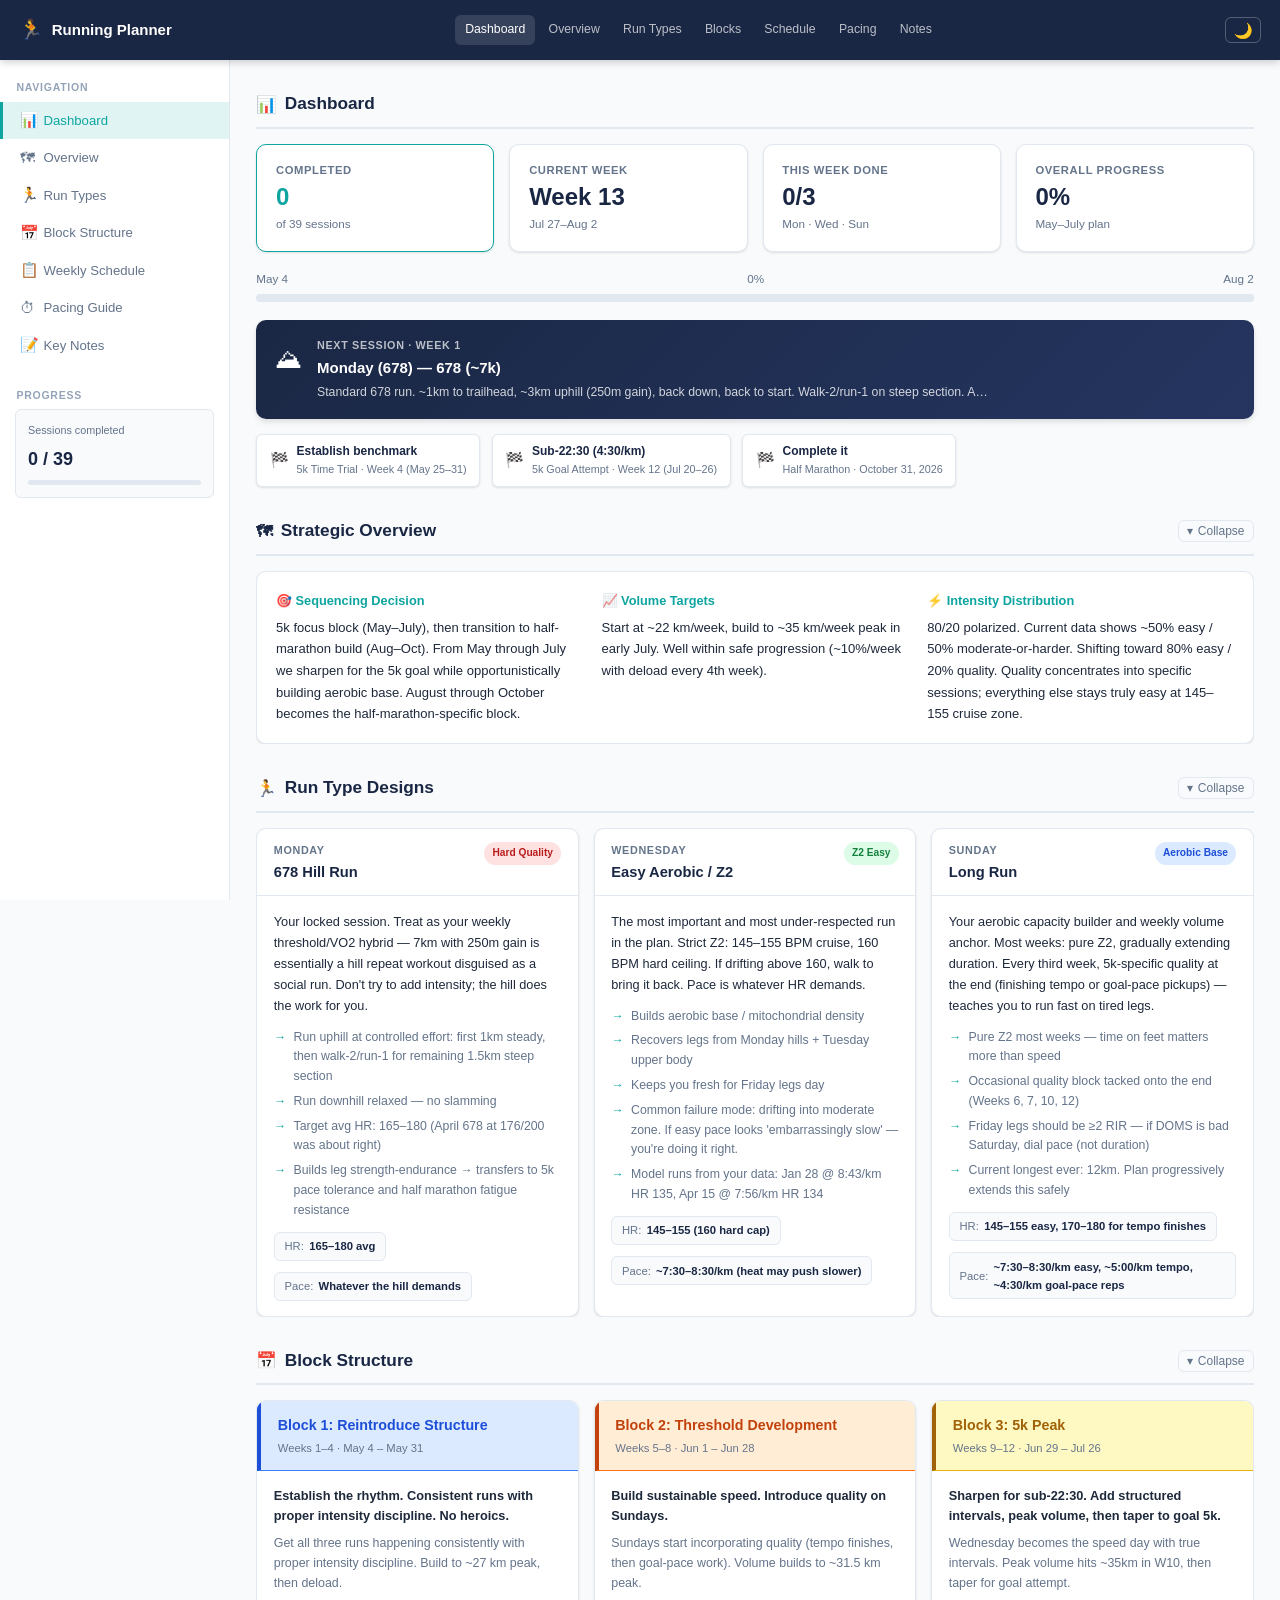
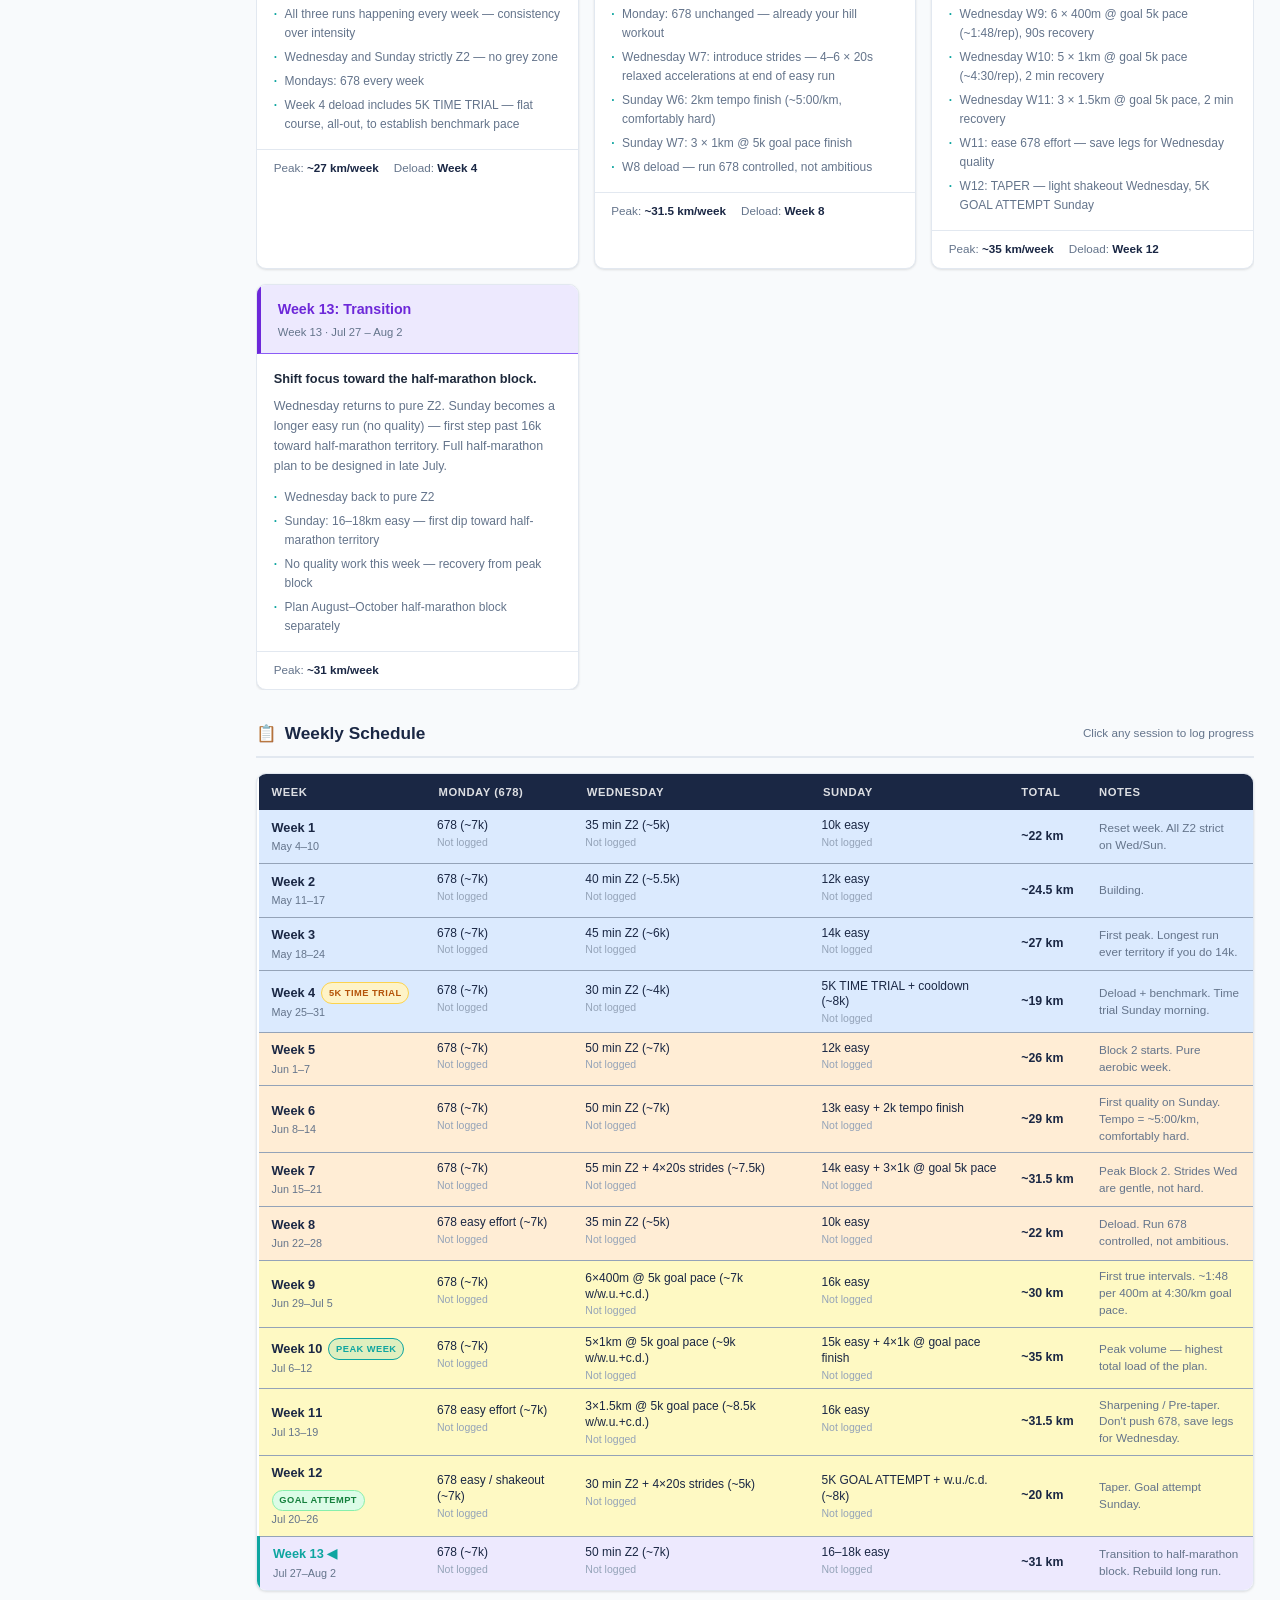
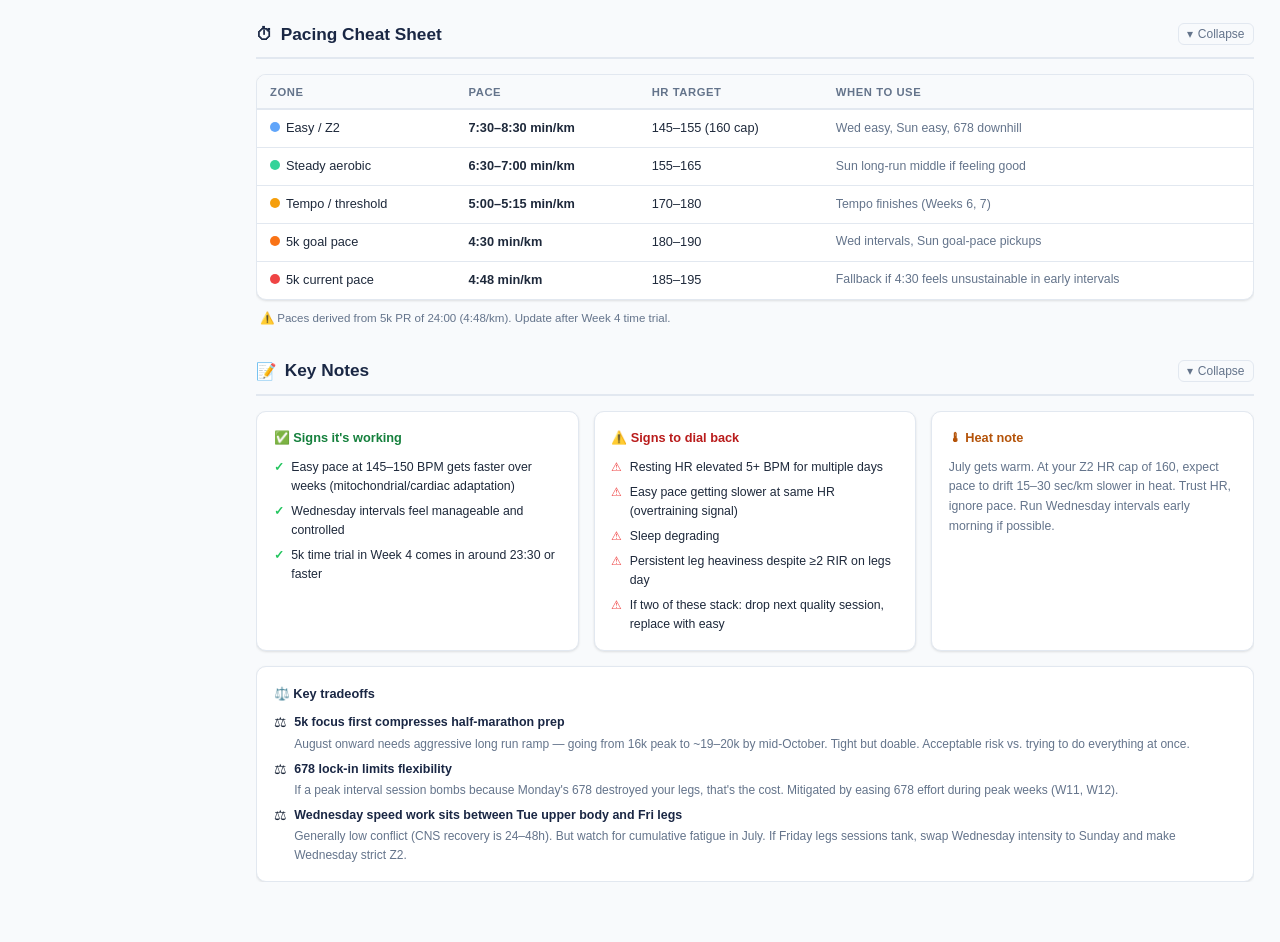
==== commit 8bf0f8ca: "update training plan" ====
--- a/index.html
+++ b/index.html
@@ -277,7 +277,7 @@
     document.documentElement.setAttribute('data-theme', isDark ? 'dark' : 'light');
   })();
 </script>
-<script src="training-plan-data.js?v=2"></script>
+<script src="training-plan-data.js?v=3"></script>
 <script src="app.js?v=3"></script>
 </body>
 </html>
